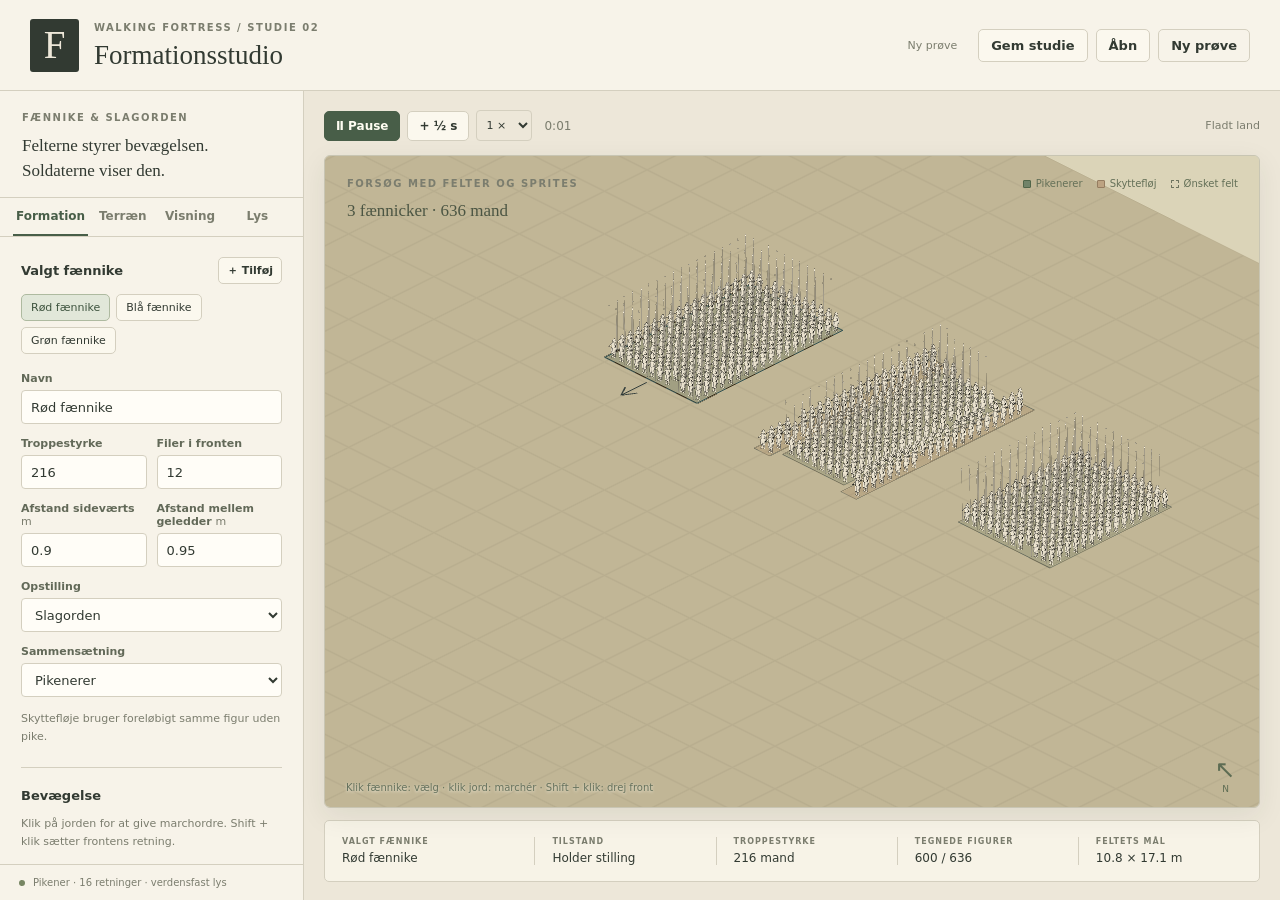
==== index.html @ e554c576 "Add standalone formation studio with relightable ink sprites Document the formation model, scene mig" ====
<!doctype html>
<html lang="da">
<head>
  <meta charset="utf-8">
  <meta name="viewport" content="width=device-width, initial-scale=1">
  <meta name="theme-color" content="#ede6d5">
  <title>Formationsstudio · Walking Fortress</title>
  <link rel="icon" href="data:image/svg+xml,%3Csvg xmlns='http://www.w3.org/2000/svg' viewBox='0 0 40 40'%3E%3Crect width='40' height='40' rx='6' fill='%233d443b'/%3E%3Cpath d='M10 29V11h21M10 20h17' fill='none' stroke='%23efe6cf' stroke-width='3'/%3E%3C/svg%3E">
  <link rel="stylesheet" href="studio.css">
</head>
<body>
<header class="masthead">
  <div class="brand"><span class="brand-mark" aria-hidden="true">F</span><div><p class="eyebrow">Walking Fortress / Studie 02</p><h1>Formationsstudio</h1></div></div>
  <div class="header-actions"><span id="save-state" class="save-state">Ny prøve</span><button id="save-scene">Gem studie</button><button id="load-scene">Åbn</button><button id="reset-scene" class="quiet">Ny prøve</button><input id="scene-file" type="file" accept=".json,application/json" hidden></div>
</header>
<main class="workspace">
  <aside class="sidebar" aria-label="Studiets indstillinger">
    <div class="sidebar-intro"><p class="eyebrow">Fænnike & slagorden</p><p>Felterne styrer bevægelsen.<br>Soldaterne viser den.</p></div>
    <nav class="tabs" aria-label="Indstillinger"><button class="active" data-tab="formation" aria-selected="true">Formation</button><button data-tab="terrain" aria-selected="false">Terræn</button><button data-tab="view" aria-selected="false">Visning</button><button data-tab="light" aria-selected="false">Lys</button></nav>
    <div class="panel-scroll">
    <section id="panel-formation" class="tab-panel">
      <div class="section-heading"><h2>Valgt fænnike</h2><button id="add-formation" class="small" title="Tilføj fænnike">＋ Tilføj</button></div>
      <div id="unit-list" class="unit-list"></div>
      <label class="field">Navn<input id="unit-name" type="text" maxlength="60"></label>
      <div class="field-row"><label class="field">Troppestyrke<input id="strength" type="number" min="0" max="2000" step="1"></label><label class="field">Filer i fronten<input id="front-files" type="number" min="1" max="80" step="1"></label></div>
      <div class="field-row"><label class="field">Afstand sideværts <span>m</span><input id="spacing" type="number" min="0.55" max="3" step="0.05"></label><label class="field">Afstand mellem geledder <span>m</span><input id="rank-spacing" type="number" min="0.55" max="3" step="0.05"></label></div>
      <label class="field">Opstilling<select id="shape"><option value="battle">Slagorden</option><option value="column">Marchkolonne</option></select></label>
      <label class="field">Sammensætning<select id="composition"><option value="pikes">Pikenerer</option><option value="mixed">Pikekerne med skyttefløje</option></select></label>
      <p class="hint">Skyttefløje bruger foreløbigt samme figur uden pike.</p>
      <div class="rule"></div>
      <h2>Bevægelse</h2>
      <p class="hint">Klik på jorden for at give marchordre. Shift + klik sætter frontens retning.</p>
      <div class="field-row"><label class="field">Marchhastighed <span>m/s</span><input id="speed" type="number" min="0.1" max="3" step="0.1"></label><label class="field">Drejning <span>°/s</span><input id="turn-rate" type="number" min="2" max="60" step="1"></label></div>
      <div class="turn-control"><label class="field">Ønsket front <span>°</span><input id="target-heading" type="number" min="-360" max="360" step="15"></label><button id="turn-unit">Drej</button><button id="halt-unit" class="quiet">Holdt</button></div>
      <div class="rule"></div>
      <h2>Tab & omformning</h2>
      <label class="field">Når styrken falder<select id="loss-mode"><option value="holes">Bevar pladsen · huller</option><option value="narrow">Indsnævr fronten</option><option value="ranks">Reducer geledderne</option></select></label>
      <div class="button-row"><button id="loss-10">Fjern 10 %</button><button id="loss-25">Fjern 25 %</button><button id="remove-formation" class="quiet danger">Fjern fænnike</button></div>
    </section>
    <section id="panel-terrain" class="tab-panel" hidden>
      <h2>Et lille forsøgslandskab</h2>
      <p class="hint">Afprøv hvordan formationen tager sig ud, når soldaternes fødder følger terrænet.</p>
      <div class="terrain-cards">
        <button data-terrain="flat" class="terrain-card active"><span class="terrain-glyph">───</span><strong>Fladt land</strong><small>Plads til vending og omformning</small></button>
        <button data-terrain="slope" class="terrain-card"><span class="terrain-glyph">╱</span><strong>Hældning</strong><small>Jævn højdeforskel</small></button>
        <button data-terrain="ridge" class="terrain-card"><span class="terrain-glyph">╱╲</span><strong>Bakkekam</strong><small>Højde, udsyn og overlap</small></button>
        <button data-terrain="passage" class="terrain-card"><span class="terrain-glyph">│ │</span><strong>Smal passage</strong><small>8 m mellem terrænsiderne</small></button>
      </div>
      <p id="terrain-note" class="note">Klik et mål på den anden side af terrænet, og følg både felt og figurer.</p>
      <button id="passage-order" class="wide" hidden>Marchér gennem passagen</button>
      <div class="rule"></div>
      <h2>Hvad felterne gør</h2><p class="hint">Formationen optager plads og venter ved andre formationer. En for bred opstilling stopper ved passagen. Skift til marchkolonne, og giv ordren igen.</p>
      <p class="hint">Der er endnu ingen omvejssøgning, kamp eller morale. Det gør bevægelsen lettere at undersøge.</p>
    </section>
    <section id="panel-view" class="tab-panel" hidden>
      <h2>Felter & figurer</h2>
      <label class="field">Visning<select id="display-mode"><option value="both">Felter og soldater</option><option value="fields">Kun formationsfelter</option><option value="soldiers">Kun soldater</option></select></label>
      <label class="check"><input id="show-targets" type="checkbox" checked><span>Vis ønsket opstilling</span></label>
      <label class="check"><input id="show-pikes" type="checkbox" checked><span>Vis piker</span></label>
      <label class="field range-label">Synlige soldater <output id="budget-label">600</output><input id="visual-budget" type="range" min="60" max="2400" step="60" value="600"></label>
      <p class="note">Antallet af tegnede figurer ændrer hverken troppestyrken eller formationernes bevægelse.</p>
      <div class="rule"></div>
      <h2>Kamera</h2><p class="hint">Højre museknap drejer kameraet. Midterknappen eller Alt + træk flytter udsnittet. Musehjulet zoomer.</p>
      <label class="field range-label">Kameraretning <output id="camera-label">45°</output><input id="camera-yaw" type="range" min="0" max="360" step="1" value="45"></label>
      <button id="home-camera">Tilbage til overblik</button>
      <p class="hint">Kamerahøjden følger figurernes renderede vinkel på ca. 30°. Retningen skifter mellem 16 renderede vinkler.</p>
    </section>

    <section id="panel-light" class="tab-panel" hidden>
      <h2>Sol & blækskygge</h2>
      <p class="hint">Solen står fast i landskabet. Skyggen følger soldatens overflade, når han vender sig.</p>
      <label class="check"><input id="light-enabled" type="checkbox" checked><span>Vis belysning</span></label>
      <label class="field range-label">Solretning <output id="light-azimuth-label">315° · NV</output><input id="light-azimuth" type="range" min="0" max="360" step="1" value="315"></label>
      <p class="hint">Retningen solen kommer fra. 0° = nord, 90° = øst.</p>
      <label class="field range-label">Solhøjde <output id="light-elevation-label">45°</output><input id="light-elevation" type="range" min="5" max="85" step="1" value="45"></label>
      <div class="rule"></div>
      <h2>Det grafiske udtryk</h2>
      <label class="field">Skyggestil<select id="light-style"><option value="hatch">Streger & krydsskravering</option><option value="solid">Flade blækfelter</option></select></label>
      <label class="field range-label">Skyggestyrke <output id="light-strength-label">85 %</output><input id="light-strength" type="range" min="0" max="1" step="0.01" value="0.85"></label>
      <label class="field range-label">Skyggens udbredelse <output id="light-threshold-label">52 %</output><input id="light-threshold" type="range" min="0.05" max="0.95" step="0.01" value="0.52"></label>

      <div id="hatch-controls">
        <label class="field range-label">Stregafstand <output id="light-hatchSpacing-label">12 cm</output><input id="light-hatchSpacing" type="range" min="0.005" max="0.5" step="0.001" value="0.12"></label>
        <label class="field range-label">Stregbredde <output id="light-hatchWidth-label">1,8 cm</output><input id="light-hatchWidth" type="range" min="0.0005" max="0.055" step="0.0005" value="0.018"></label>
        <label class="field range-label">Stregvinkel <output id="light-hatchAngle-label">45°</output><input id="light-hatchAngle" type="range" min="0" max="180" step="1" value="45"></label>
        <label class="field range-label">Krydsstreger fra skyggedybde <output id="light-crossStart-label">22 %</output><input id="light-crossStart" type="range" min="0.05" max="0.9" step="0.01" value="0.22"></label>
        <p class="hint">Ved meget tæt skravering: sænk også stregbredden, så der er plads mellem stregerne.</p>
      </div>
      <label class="field">Skyggeblæk<input id="light-ink" type="color" value="#29271f"></label>
      <p class="note">Få parallelle streger ved kanten, tættere streger og krydsskravering i den mørke del. Konturer og folder beholder deres tegnede streger.</p>
      <button id="reset-light" class="wide">Gendan figurens skyggestil</button>
      <div class="rule"></div>
      <p class="hint">Normalkortet beskriver kroppens overflade. Kastede skygger på jorden og mellem soldater er et særskilt næste trin.</p>
    </section>
    </div>
    <div class="sidebar-footer"><span class="status-dot"></span><span id="asset-status">Henter pikenerens billeder…</span></div>
  </aside>
  <section class="stage" aria-label="Formationsforsøg">
    <div class="stage-toolbar"><div class="transport"><button id="play-pause" class="primary">Ⅱ Pause</button><button id="step-time" title="Gå et halvt sekund frem">+ ½ s</button><select id="time-speed" aria-label="Tidshastighed"><option value="0.5">½ ×</option><option value="1" selected>1 ×</option><option value="2">2 ×</option><option value="4">4 ×</option></select><span id="sim-clock">0:00</span></div><div class="terrain-name" id="terrain-name">Fladt land</div></div>
    <div class="viewport"><canvas id="battlefield" aria-label="3D-terræn med formationer" tabindex="0"></canvas>
      <div class="view-title"><p class="eyebrow">Forsøg med felter og sprites</p><p id="view-summary">Tre fænnicker på åbent land</p></div>
      <div class="legend"><span><i class="legend-pike"></i>Pikenerer</span><span><i class="legend-shot"></i>Skyttefløj</span><span><i class="legend-target"></i>Ønsket felt</span></div>
      <div id="loading" class="loading"><div class="loading-mark">F</div><p>Gør slagmarken klar…</p></div>
      <div class="camera-compass"><span id="compass-arrow">↑</span><small>N</small></div>
      <div class="viewport-note">Klik fænnike: vælg · klik jord: marchér · Shift + klik: drej front</div>
    </div>
    <div class="inspector-strip"><div><span class="eyebrow">Valgt fænnike</span><strong id="selected-label">—</strong></div><div><span class="eyebrow">Tilstand</span><strong id="unit-status">Klar</strong></div><div><span class="eyebrow">Troppestyrke</span><strong id="troop-count">—</strong></div><div><span class="eyebrow">Tegnede figurer</span><strong id="draw-count">—</strong></div><div><span class="eyebrow">Feltets mål</span><strong id="footprint-size">—</strong></div></div>
  </section>
</main>
<div id="toast" class="toast" role="status" hidden></div>
<script type="module" src="main.mjs"></script>
</body>
</html>
---- studio.css ----
:root{--paper:#ede7d9;--light:#f7f3e9;--ink:#323a32;--muted:#7b7d6e;--line:#d4cfbf;--green:#485e48;--rust:#947258;--shadow:0 8px 28px #29302514;font-family:Segoe UI,system-ui,sans-serif;color:var(--ink);background:var(--paper);font-size:13px}*{box-sizing:border-box}body{margin:0}button,input,select{font:inherit;color:inherit}button{cursor:pointer;border:1px solid var(--line);background:#fbf8ee;border-radius:5px;padding:8px 12px;font-weight:600;transition:background .15s,border .15s}button:hover{background:#fffdf5;border-color:#999f8d}button:focus-visible,input:focus-visible,select:focus-visible,canvas:focus-visible{outline:2px solid #738366;outline-offset:2px}button:disabled{opacity:.4;cursor:default}button.quiet{background:transparent}button.primary{background:var(--green);border-color:var(--green);color:#fffdf2}button.primary:hover{background:#344b35}button.small{font-size:11px;padding:5px 8px}.wide{width:100%}.masthead{height:91px;border-bottom:1px solid var(--line);padding:0 30px;display:flex;align-items:center;justify-content:space-between;background:var(--light)}.brand{display:flex;align-items:center;gap:15px}.brand-mark{font-family:Georgia,serif;font-size:39px;line-height:51px;text-align:center;width:49px;height:53px;background:var(--ink);color:var(--paper);border-radius:3px}.eyebrow{font-size:10px;text-transform:uppercase;letter-spacing:1.5px;font-weight:600;color:var(--muted);margin:0 0 5px}h1{font-family:Georgia,serif;font-size:27px;line-height:1.1;font-weight:normal;margin:0}h2{font-size:13px;font-weight:650;margin:0 0 12px}p{line-height:1.6}.header-actions{display:flex;align-items:center;gap:8px}.save-state{font-size:11px;color:var(--muted);margin-right:13px}.workspace{height:calc(100dvh - 91px);min-height:580px;display:grid;grid-template-columns:304px minmax(0,1fr)}.sidebar{display:flex;flex-direction:column;background:var(--light);border-right:1px solid var(--line);min-height:0}.sidebar-intro{padding:19px 22px 14px}.sidebar-intro p:last-child{font-family:Georgia,serif;font-size:17px;line-height:1.45;margin:8px 0 0}.tabs{display:grid;grid-template-columns:repeat(4,1fr);border-top:1px solid var(--line);border-bottom:1px solid var(--line);padding:0 13px;gap:2px}.tabs button{border:0;border-bottom:2px solid transparent;border-radius:0;background:transparent;padding:11px 3px;color:var(--muted)}.tabs button.active{border-bottom-color:var(--green);color:var(--green)}.panel-scroll{overflow-y:auto;padding:20px 21px;flex:1;scrollbar-width:thin}.tab-panel[hidden]{display:none}.section-heading{display:flex;align-items:center;justify-content:space-between;margin-bottom:10px}.section-heading h2{margin:0}.unit-list{display:flex;flex-wrap:wrap;gap:6px;margin-bottom:18px}.unit-list button{font-size:11px;font-weight:500;padding:6px 9px;max-width:100%;overflow:hidden;text-overflow:ellipsis;white-space:nowrap}.unit-list button.active{background:#e1e7d9;border-color:#aebaa0;color:#3d533e}.field{display:block;font-size:11px;color:#626958;font-weight:600;margin:0 0 13px}.field span{font-weight:400;color:var(--muted)}.field input:not([type=range]),.field select{display:block;width:100%;margin-top:5px;height:34px;padding:6px 9px;border:1px solid var(--line);background:#fffdf7;border-radius:4px;font-size:13px;font-weight:400;color:var(--ink);min-width:0}.field-row{display:grid;grid-template-columns:1fr 1fr;gap:10px}.hint{color:var(--muted);font-size:11px;margin:0 0 12px;line-height:1.65}.rule{height:1px;background:var(--line);margin:20px 0}.turn-control{display:flex;gap:6px;align-items:end}.turn-control .field{width:95px;flex:1;margin-bottom:0}.turn-control button{height:34px;padding:6px 9px}.button-row{display:flex;gap:6px;flex-wrap:wrap}.button-row button{font-size:11px;padding:7px 8px}.danger{color:#926450}.note{background:#e9e8dc;border-left:2px solid #a5ac91;padding:10px 11px;font-size:11px;color:#687059;line-height:1.65;margin:15px 0}.terrain-cards{display:grid;gap:9px}.terrain-card{display:grid;grid-template-columns:40px 1fr;text-align:left;gap:2px 8px;padding:11px;background:#fbf8ef}.terrain-card.active{border-color:#8a9e77;background:#e5eadb}.terrain-card strong{font-weight:600;font-size:12px}.terrain-card small{grid-column:2;font-weight:400;color:var(--muted);font-size:10px}.terrain-glyph{grid-row:span 2;align-self:center;font-family:Georgia,serif;font-size:23px;letter-spacing:-3px;text-align:center;color:#6a795c}.check{display:flex;align-items:center;gap:8px;font-size:12px;margin:15px 0}.check input{accent-color:var(--green);width:15px;height:15px}.range-label{margin-top:23px}.range-label output{float:right;font-weight:500}.range-label input{display:block;width:100%;margin:13px 0;accent-color:var(--green)}.sidebar-footer{border-top:1px solid var(--line);padding:12px 19px;display:flex;align-items:center;gap:8px;font-size:10px;color:var(--muted)}.status-dot{width:6px;height:6px;background:#778663;border-radius:50%;flex-shrink:0}.stage{display:flex;flex-direction:column;min-width:0;min-height:0;padding:17px 20px 18px;gap:12px}.stage-toolbar{display:flex;justify-content:space-between;align-items:center;height:35px}.transport{display:flex;align-items:center;gap:7px}.transport button{font-size:12px;padding:7px 11px}.transport select{height:31px;background:transparent;border:1px solid var(--line);border-radius:4px;font-size:11px;padding:0 5px}.transport #sim-clock{font-variant-numeric:tabular-nums;font-size:12px;color:var(--muted);margin-left:5px}.terrain-name{font-size:11px;color:var(--muted)}.viewport{position:relative;flex:1;min-height:350px;border:1px solid #c8c5b3;background:#dedbc8;border-radius:6px;overflow:hidden;box-shadow:var(--shadow)}#battlefield{display:block;width:100%;height:100%;touch-action:none;cursor:crosshair}.view-title{position:absolute;top:20px;left:22px;pointer-events:none}.view-title p:last-child{font-family:Georgia,serif;font-size:17px;margin:5px 0;color:#4b5543}.legend{position:absolute;top:22px;right:21px;display:flex;gap:14px;pointer-events:none;color:#647058;font-size:10px}.legend span{display:flex;align-items:center;gap:5px}.legend i{width:8px;height:8px;background:#718369;border:1px solid #516549;border-radius:1px}.legend .legend-shot{background:#bda382;border-color:#957d61}.legend .legend-target{background:transparent;border:1px dashed #6d735f}.viewport-note{position:absolute;bottom:14px;left:21px;right:65px;pointer-events:none;font-size:10px;color:#66725d;text-shadow:0 1px 3px #eee9d9}.camera-compass{position:absolute;right:23px;bottom:13px;display:flex;flex-direction:column;align-items:center;pointer-events:none;color:#5d6c53}.camera-compass span{font-size:25px;display:block;line-height:27px}.camera-compass small{font-size:9px}.inspector-strip{display:flex;border:1px solid var(--line);border-radius:5px;background:#f7f3e7;min-height:62px;align-items:center;padding:10px 0;gap:0}.inspector-strip>div{padding:0 17px;border-right:1px solid var(--line);flex:1;min-width:0}.inspector-strip>div:first-child{flex:1.2}.inspector-strip>div:last-child{border:0}.inspector-strip .eyebrow{display:block;font-size:8px;letter-spacing:1px;margin:0 0 5px}.inspector-strip strong{display:block;font-size:12px;font-weight:500;white-space:nowrap;overflow:hidden;text-overflow:ellipsis}.loading{position:absolute;inset:0;display:flex;align-items:center;justify-content:center;flex-direction:column;background:#ede7d9ef;z-index:2}.loading[hidden]{display:none}.loading-mark{font-family:Georgia,serif;font-size:56px;color:var(--green)}.loading p{font-size:12px;max-width:400px;text-align:center;padding:0 15px}.toast{position:fixed;bottom:24px;left:50%;transform:translateX(-50%);background:#323d31;color:#f5efdd;padding:13px 20px;box-shadow:var(--shadow);border-radius:5px;font-size:12px;z-index:9;max-width:80vw}.toast[hidden]{display:none}@media(max-width:1100px){.legend{top:auto;bottom:47px;left:21px;right:auto}.inspector-strip>div{padding:0 10px}.inspector-strip>div:last-child{display:none}.masthead{padding:0 20px}.save-state{display:none}.stage{padding:15px 13px}}@media(max-width:760px){.workspace{grid-template-columns:250px minmax(350px,1fr)}.masthead{min-width:600px}.brand-mark{display:none}.sidebar-intro,.panel-scroll{padding-left:15px;padding-right:15px}.header-actions button{font-size:11px;padding:7px 8px}.view-title .eyebrow{font-size:8px}.view-title p:last-child{font-size:14px}.inspector-strip>div:nth-child(3){display:none}h1{font-size:22px}}@media(prefers-reduced-motion:reduce){button{transition:none}}


#light-ink{height:38px;padding:4px;cursor:pointer}.tabs button{font-size:12px}
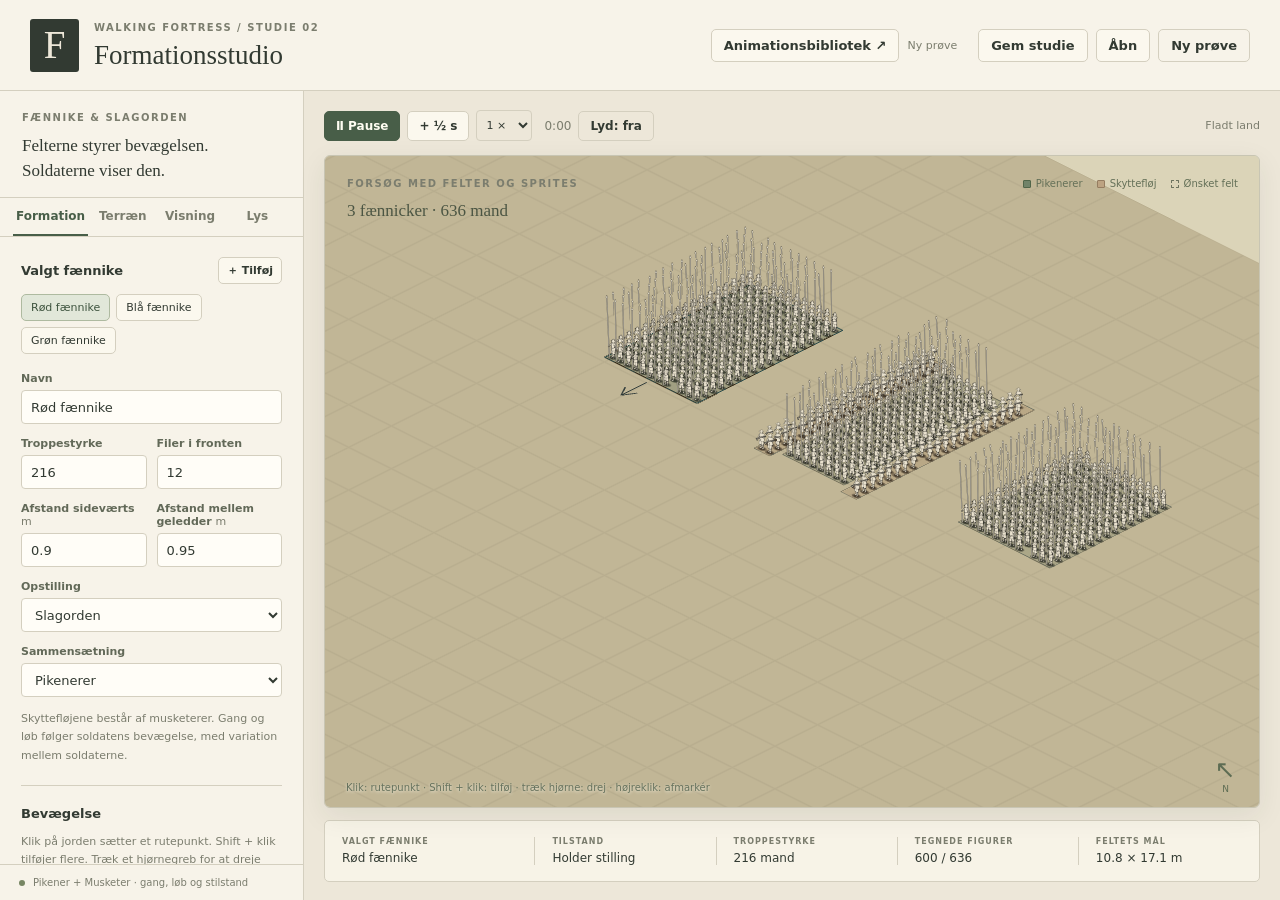
==== commit 217dbdd4: "Add animated character library, marching orders, audio and stable sprite filtering" ====
--- a/index.html
+++ b/index.html
@@ -11,7 +11,7 @@
 <body>
 <header class="masthead">
   <div class="brand"><span class="brand-mark" aria-hidden="true">F</span><div><p class="eyebrow">Walking Fortress / Studie 02</p><h1>Formationsstudio</h1></div></div>
-  <div class="header-actions"><span id="save-state" class="save-state">Ny prøve</span><button id="save-scene">Gem studie</button><button id="load-scene">Åbn</button><button id="reset-scene" class="quiet">Ny prøve</button><input id="scene-file" type="file" accept=".json,application/json" hidden></div>
+  <div class="header-actions"><a href="library.html" target="_blank" rel="noopener" style="text-decoration:none;color:inherit;border:1px solid var(--line);border-radius:5px;padding:8px 12px;font-weight:600;background:#fbf8ee">Animationsbibliotek ↗</a><span id="save-state" class="save-state">Ny prøve</span><button id="save-scene">Gem studie</button><button id="load-scene">Åbn</button><button id="reset-scene" class="quiet">Ny prøve</button><input id="scene-file" type="file" accept=".json,application/json" hidden></div>
 </header>
 <main class="workspace">
   <aside class="sidebar" aria-label="Studiets indstillinger">
@@ -26,11 +26,13 @@
       <div class="field-row"><label class="field">Afstand sideværts <span>m</span><input id="spacing" type="number" min="0.55" max="3" step="0.05"></label><label class="field">Afstand mellem geledder <span>m</span><input id="rank-spacing" type="number" min="0.55" max="3" step="0.05"></label></div>
       <label class="field">Opstilling<select id="shape"><option value="battle">Slagorden</option><option value="column">Marchkolonne</option></select></label>
       <label class="field">Sammensætning<select id="composition"><option value="pikes">Pikenerer</option><option value="mixed">Pikekerne med skyttefløje</option></select></label>
-      <p class="hint">Skyttefløje bruger foreløbigt samme figur uden pike.</p>
+      <p class="hint">Skyttefløjene består af musketerer. Gang og løb følger soldatens bevægelse, med variation mellem soldaterne.</p>
       <div class="rule"></div>
       <h2>Bevægelse</h2>
-      <p class="hint">Klik på jorden for at give marchordre. Shift + klik sætter frontens retning.</p>
-      <div class="field-row"><label class="field">Marchhastighed <span>m/s</span><input id="speed" type="number" min="0.1" max="3" step="0.1"></label><label class="field">Drejning <span>°/s</span><input id="turn-rate" type="number" min="2" max="60" step="1"></label></div>
+      <p class="hint">Klik på jorden sætter et rutepunkt. Shift + klik tilføjer flere. Træk et hjørnegreb for at dreje opstillingen.</p>
+      <div class="field-row"><label class="field">Marchhastighed <span>m/s</span><input id="speed" type="number" min="0.1" max="3" step="0.1"></label><label class="field">Maks. drejning <span>°/s</span><input id="turn-rate" type="number" min="2" max="60" step="1"></label></div>
+      <label class="field">Drejeanker<select id="turn-anchor"><option value="auto">Automatisk · inderste front</option><option value="center">Centrum</option><option value="left">Venstre front</option><option value="right">Højre front</option></select></label>
+      <p class="hint">Indersiden går langsomt; ydersiden går hurtigere eller løber. Drejningen bremses, så ydersiden højst bevæger sig 3 m/s.</p>
       <div class="turn-control"><label class="field">Ønsket front <span>°</span><input id="target-heading" type="number" min="-360" max="360" step="15"></label><button id="turn-unit">Drej</button><button id="halt-unit" class="quiet">Holdt</button></div>
       <div class="rule"></div>
       <h2>Tab & omformning</h2>
@@ -60,6 +62,11 @@
       <label class="field range-label">Synlige soldater <output id="budget-label">600</output><input id="visual-budget" type="range" min="60" max="2400" step="60" value="600"></label>
       <p class="note">Antallet af tegnede figurer ændrer hverken troppestyrken eller formationernes bevægelse.</p>
       <div class="rule"></div>
+      <h2>Marchlyd</h2>
+      <label class="field range-label">Lydstyrke <output id="march-volume-label">35 %</output><input id="march-volume" type="range" min="0" max="100" step="1" value="35"></label>
+      <label class="field range-label">Trommer <output id="drum-volume-label">65 %</output><input id="drum-volume" type="range" min="0" max="100" step="1" value="65"></label>
+        <p class="hint">Optagede støvletrin og felttrommer følger marchtakten. Kameraets udsnit og zoom styrer retning, lydstyrke og detalje. Pause og holdt stopper lyden.</p>
+      <div class="rule"></div>
       <h2>Kamera</h2><p class="hint">Højre museknap drejer kameraet. Midterknappen eller Alt + træk flytter udsnittet. Musehjulet zoomer.</p>
       <label class="field range-label">Kameraretning <output id="camera-label">45°</output><input id="camera-yaw" type="range" min="0" max="360" step="1" value="45"></label>
       <button id="home-camera">Tilbage til overblik</button>
@@ -76,33 +83,33 @@
       <div class="rule"></div>
       <h2>Det grafiske udtryk</h2>
       <label class="field">Skyggestil<select id="light-style"><option value="hatch">Streger & krydsskravering</option><option value="solid">Flade blækfelter</option></select></label>
-      <label class="field range-label">Skyggestyrke <output id="light-strength-label">85 %</output><input id="light-strength" type="range" min="0" max="1" step="0.01" value="0.85"></label>
-      <label class="field range-label">Skyggens udbredelse <output id="light-threshold-label">52 %</output><input id="light-threshold" type="range" min="0.05" max="0.95" step="0.01" value="0.52"></label>
+      <label class="field range-label">Skyggestyrke <output id="light-strength-label">82 %</output><input id="light-strength" type="range" min="0" max="1" step="0.01" value="0.82"></label>
+      <label class="field range-label">Skyggens udbredelse <output id="light-threshold-label">37 %</output><input id="light-threshold" type="range" min="0.05" max="0.95" step="0.01" value="0.37"></label>
 
       <div id="hatch-controls">
-        <label class="field range-label">Stregafstand <output id="light-hatchSpacing-label">12 cm</output><input id="light-hatchSpacing" type="range" min="0.005" max="0.5" step="0.001" value="0.12"></label>
-        <label class="field range-label">Stregbredde <output id="light-hatchWidth-label">1,8 cm</output><input id="light-hatchWidth" type="range" min="0.0005" max="0.055" step="0.0005" value="0.018"></label>
+        <label class="field range-label">Stregafstand <output id="light-hatchSpacing-label">2,1 cm</output><input id="light-hatchSpacing" type="range" min="0.005" max="0.5" step="0.001" value="0.021"></label>
+        <label class="field range-label">Stregbredde <output id="light-hatchWidth-label">1,25 cm</output><input id="light-hatchWidth" type="range" min="0.0005" max="0.055" step="0.0005" value="0.0125"></label>
         <label class="field range-label">Stregvinkel <output id="light-hatchAngle-label">45°</output><input id="light-hatchAngle" type="range" min="0" max="180" step="1" value="45"></label>
-        <label class="field range-label">Krydsstreger fra skyggedybde <output id="light-crossStart-label">22 %</output><input id="light-crossStart" type="range" min="0.05" max="0.9" step="0.01" value="0.22"></label>
+        <label class="field range-label">Krydsstreger fra skyggedybde <output id="light-crossStart-label">5 %</output><input id="light-crossStart" type="range" min="0.05" max="0.9" step="0.01" value="0.05"></label>
         <p class="hint">Ved meget tæt skravering: sænk også stregbredden, så der er plads mellem stregerne.</p>
       </div>
-      <label class="field">Skyggeblæk<input id="light-ink" type="color" value="#29271f"></label>
+      <label class="field">Skyggeblæk<input id="light-ink" type="color" value="#000000"></label>
       <p class="note">Få parallelle streger ved kanten, tættere streger og krydsskravering i den mørke del. Konturer og folder beholder deres tegnede streger.</p>
       <button id="reset-light" class="wide">Gendan figurens skyggestil</button>
       <div class="rule"></div>
       <p class="hint">Normalkortet beskriver kroppens overflade. Kastede skygger på jorden og mellem soldater er et særskilt næste trin.</p>
     </section>
     </div>
-    <div class="sidebar-footer"><span class="status-dot"></span><span id="asset-status">Henter pikenerens billeder…</span></div>
+    <div class="sidebar-footer"><span class="status-dot"></span><span id="asset-status">Henter soldaternes billeder…</span></div>
   </aside>
   <section class="stage" aria-label="Formationsforsøg">
-    <div class="stage-toolbar"><div class="transport"><button id="play-pause" class="primary">Ⅱ Pause</button><button id="step-time" title="Gå et halvt sekund frem">+ ½ s</button><select id="time-speed" aria-label="Tidshastighed"><option value="0.5">½ ×</option><option value="1" selected>1 ×</option><option value="2">2 ×</option><option value="4">4 ×</option></select><span id="sim-clock">0:00</span></div><div class="terrain-name" id="terrain-name">Fladt land</div></div>
+    <div class="stage-toolbar"><div class="transport"><button id="play-pause" class="primary">Ⅱ Pause</button><button id="step-time" title="Gå et halvt sekund frem">+ ½ s</button><select id="time-speed" aria-label="Tidshastighed"><option value="0.5">½ ×</option><option value="1" selected>1 ×</option><option value="2">2 ×</option><option value="4">4 ×</option></select><span id="sim-clock">0:00</span><button id="march-sound" class="quiet" aria-pressed="false" aria-label="Slå marchlyd til" title="Marchtrin i troppernes takt">Lyd: fra</button></div><div class="terrain-name" id="terrain-name">Fladt land</div></div>
     <div class="viewport"><canvas id="battlefield" aria-label="3D-terræn med formationer" tabindex="0"></canvas>
       <div class="view-title"><p class="eyebrow">Forsøg med felter og sprites</p><p id="view-summary">Tre fænnicker på åbent land</p></div>
       <div class="legend"><span><i class="legend-pike"></i>Pikenerer</span><span><i class="legend-shot"></i>Skyttefløj</span><span><i class="legend-target"></i>Ønsket felt</span></div>
       <div id="loading" class="loading"><div class="loading-mark">F</div><p>Gør slagmarken klar…</p></div>
       <div class="camera-compass"><span id="compass-arrow">↑</span><small>N</small></div>
-      <div class="viewport-note">Klik fænnike: vælg · klik jord: marchér · Shift + klik: drej front</div>
+      <div class="viewport-note">Klik: rutepunkt · Shift + klik: tilføj · træk hjørne: drej · højreklik: afmarkér</div>
     </div>
     <div class="inspector-strip"><div><span class="eyebrow">Valgt fænnike</span><strong id="selected-label">—</strong></div><div><span class="eyebrow">Tilstand</span><strong id="unit-status">Klar</strong></div><div><span class="eyebrow">Troppestyrke</span><strong id="troop-count">—</strong></div><div><span class="eyebrow">Tegnede figurer</span><strong id="draw-count">—</strong></div><div><span class="eyebrow">Feltets mål</span><strong id="footprint-size">—</strong></div></div>
   </section>
